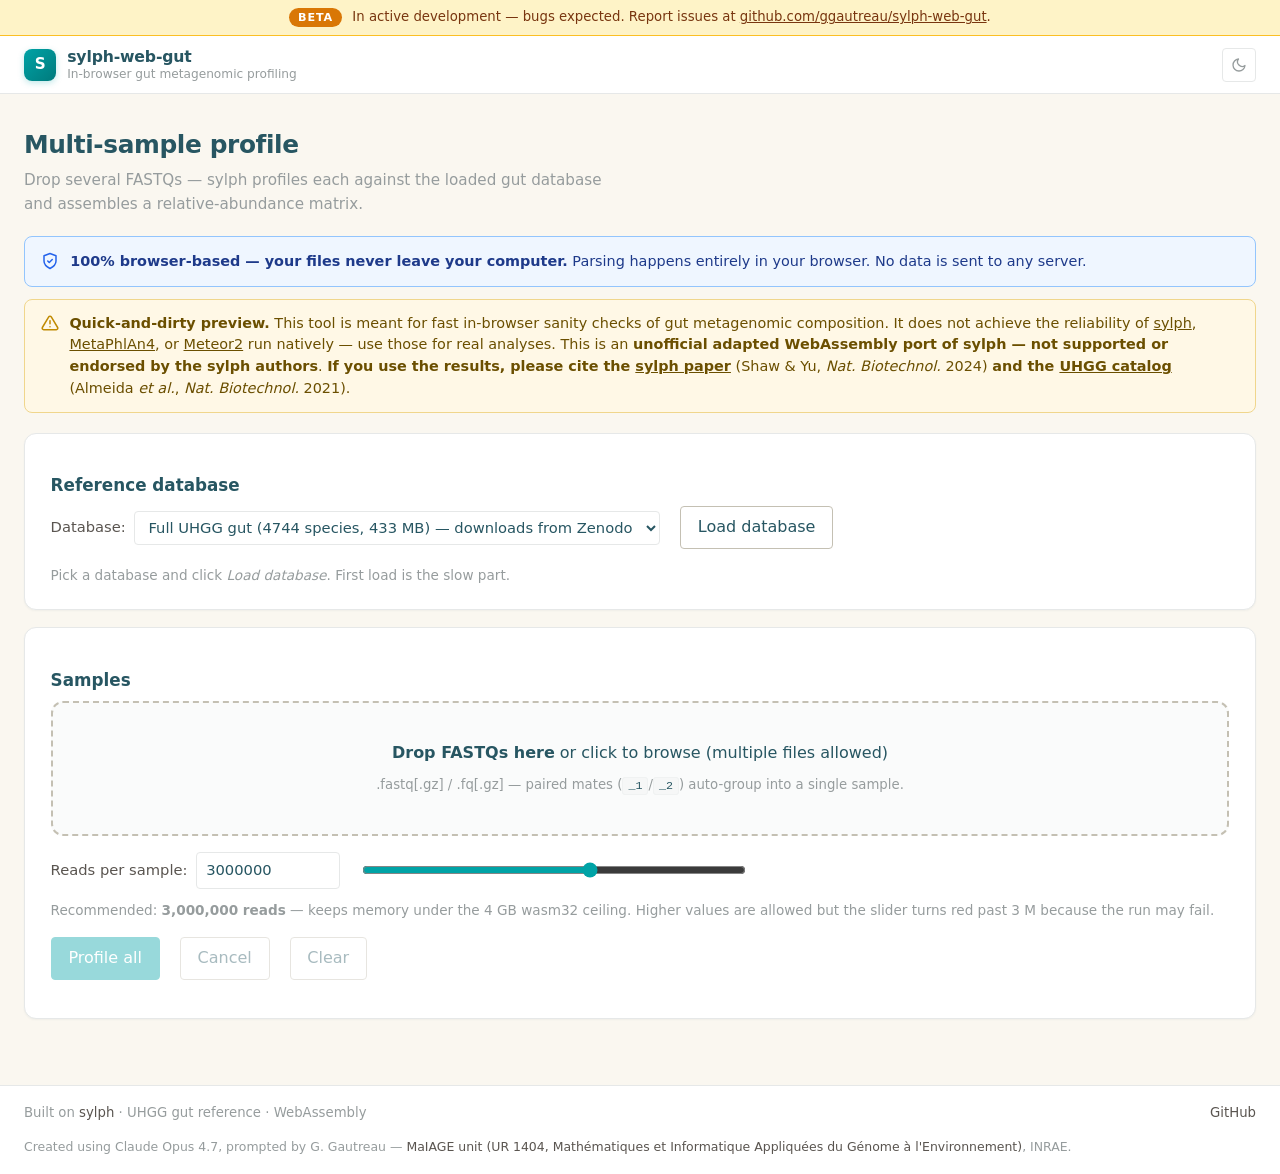
==== web/index.html @ 7ad302be "Allow up to 5M reads with red danger zone past 3M; soften memory hint - web/index.html, web/profile." ====
<!doctype html>
<html lang="en">
<head>
  <meta charset="utf-8">
  <meta name="viewport" content="width=device-width, initial-scale=1">
  <title>sylph-web-gut · In-browser gut metagenomic profiling</title>
  <link rel="icon" type="image/svg+xml" href="./favicon.svg">
  <link rel="stylesheet" href="./styles.css">
  <script>
    (function () {
      try {
        var t = localStorage.getItem("sylph-theme") || "light";
        if (t === "auto") {
          t = matchMedia("(prefers-color-scheme: dark)").matches ? "dark" : "light";
        }
        if (t !== "light" && t !== "dark") t = "light";
        document.documentElement.setAttribute("data-theme", t);
      } catch (e) {
        document.documentElement.setAttribute("data-theme", "light");
      }
    })();
  </script>
</head>
<body>
  <div class="beta-bar" role="alert">
    <span class="beta-pill">BETA</span>
    <span>In active development — bugs expected. Report issues at <a href="https://github.com/ggautreau/sylph-web-gut/issues">github.com/ggautreau/sylph-web-gut</a>.</span>
  </div>
  <header class="app-header">
    <a class="brand" href="./">
      <div class="brand-logo">S</div>
      <div class="brand-text">
        <span class="brand-title">sylph-web-gut</span>
        <span class="brand-tagline">In-browser gut metagenomic profiling</span>
      </div>
    </a>
    <nav class="app-nav">
      <button class="theme-toggle" type="button" aria-label="Toggle theme">
        <svg class="icon-moon" width="16" height="16" viewBox="0 0 24 24" fill="none" stroke="currentColor" stroke-width="2" stroke-linecap="round" stroke-linejoin="round"><path d="M21 12.79A9 9 0 1 1 11.21 3 7 7 0 0 0 21 12.79z"/></svg>
        <svg class="icon-sun" width="16" height="16" viewBox="0 0 24 24" fill="none" stroke="currentColor" stroke-width="2" stroke-linecap="round" stroke-linejoin="round"><circle cx="12" cy="12" r="4"/><path d="M12 2v2M12 20v2M4.93 4.93l1.41 1.41M17.66 17.66l1.41 1.41M2 12h2M20 12h2M4.93 19.07l1.41-1.41M17.66 6.34l1.41-1.41"/></svg>
      </button>
    </nav>
  </header>

  <main class="container wide">
    <div class="page-head">
      <h1>Multi-sample profile</h1>
      <p class="sub">Drop several FASTQs — sylph profiles each against the loaded gut database and assembles a relative-abundance matrix.</p>
    </div>

    <div class="privacy-notice" role="note">
      <svg class="privacy-icon" width="18" height="18" viewBox="0 0 24 24" fill="none" stroke="currentColor" stroke-width="2" stroke-linecap="round" stroke-linejoin="round" aria-hidden="true"><path d="M12 22s8-4 8-10V5l-8-3-8 3v7c0 6 8 10 8 10z"/><path d="m9 12 2 2 4-4"/></svg>
      <div><strong>100% browser-based — your files never leave your computer.</strong> Parsing happens entirely in your browser. No data is sent to any server.</div>
    </div>

    <div class="notice" role="note">
      <svg class="notice-icon" width="18" height="18" viewBox="0 0 24 24" fill="none" stroke="currentColor" stroke-width="2" stroke-linecap="round" stroke-linejoin="round" aria-hidden="true"><path d="M10.29 3.86 1.82 18a2 2 0 0 0 1.71 3h16.94a2 2 0 0 0 1.71-3L13.71 3.86a2 2 0 0 0-3.42 0z"/><line x1="12" y1="9" x2="12" y2="13"/><line x1="12" y1="17" x2="12.01" y2="17"/></svg>
      <div><strong>Quick-and-dirty preview.</strong> This tool is meant for fast in-browser sanity checks of gut metagenomic composition. It does not achieve the reliability of <a href="https://github.com/bluenote-1577/sylph">sylph</a>, <a href="https://github.com/biobakery/MetaPhlAn">MetaPhlAn4</a>, or <a href="https://forgemia.inra.fr/metagenopolis/meteor">Meteor2</a> run natively — use those for real analyses. This is an <strong>unofficial adapted WebAssembly port of sylph — not supported or endorsed by the sylph authors</strong>. <strong>If you use the results, please cite the <a href="https://www.nature.com/articles/s41587-024-02412-y">sylph paper</a></strong> (Shaw &amp; Yu, <em>Nat. Biotechnol.</em> 2024) <strong>and the <a href="https://www.nature.com/articles/s41587-020-0603-3">UHGG catalog</a></strong> (Almeida <em>et al.</em>, <em>Nat. Biotechnol.</em> 2021).</div>
    </div>

    <section class="card">
      <h2>Reference database</h2>
      <div class="row" style="margin-top:.4rem">
        <label>Database:
          <select id="dbSelect" style="width:auto;min-width:14rem">
            <option value="https://zenodo.org/api/records/20180025/files/gut.syldb/content">Full UHGG gut (4744 species, 433 MB) — downloads from Zenodo</option>
            <option value="db/gut_mini.syldb">Tiny smoke-test (50 species, 6 MB) — bundled</option>
          </select>
        </label>
        <button id="loadDb">Load database</button>
      </div>
      <div class="info" id="dbInfo">Pick a database and click <em>Load database</em>. First load is the slow part.</div>
    </section>

    <section class="card">
      <h2>Samples</h2>
      <label class="drop" id="drop">
        <input type="file" id="file" multiple accept=".fastq,.fq,.fastq.gz,.fq.gz,.gz">
        <div id="dropLabel"><strong>Drop FASTQs here</strong> or click to browse (multiple files allowed)</div>
        <div class="hint">.fastq[.gz] / .fq[.gz] — paired mates (<code>_1</code>/<code>_2</code>) auto-group into a single sample.</div>
      </label>

      <ul class="files hide" id="filesList"></ul>

      <div class="row reads-row">
        <label>Reads per sample: <input type="number" id="maxReads" value="3000000" min="10000" max="5000000" step="10000"></label>
        <input type="range" id="maxReadsSlider" class="reads-slider" min="10000" max="5000000" step="10000" value="3000000" aria-label="Reads per sample (slider)">
      </div>
      <div class="info" style="margin-top:-.35rem">Recommended: <strong>3,000,000 reads</strong> — keeps memory under the 4 GB wasm32 ceiling. Higher values are allowed but the slider turns red past 3 M because the run may fail.</div>
      <div class="reads-warn hide" id="readsWarn">
        <svg width="16" height="16" viewBox="0 0 24 24" fill="none" stroke="currentColor" stroke-width="2" stroke-linecap="round" stroke-linejoin="round" aria-hidden="true" style="flex:0 0 auto;margin-top:1px"><path d="M10.29 3.86 1.82 18a2 2 0 0 0 1.71 3h16.94a2 2 0 0 0 1.71-3L13.71 3.86a2 2 0 0 0-3.42 0z"/><line x1="12" y1="9" x2="12" y2="13"/><line x1="12" y1="17" x2="12.01" y2="17"/></svg>
        <span>Above 3,000,000 reads may exceed the 4 GB wasm32 memory ceiling — profiling may fail. Consider lowering the value, or splitting the sample.</span>
      </div>

      <div class="row">
        <button id="run" class="primary" disabled>Profile all</button>
        <button id="cancel" disabled>Cancel</button>
        <button id="clearFiles" disabled>Clear</button>
      </div>

      <div id="progress" class="hide">
        <div class="progress"><div id="bar"></div></div>
        <div class="info" id="step">—</div>
      </div>

      <div id="error" class="err"></div>
    </section>

    <section id="results" class="card hide">
      <h2>Abundance matrix</h2>
      <div class="toolbar">
        <span class="info" id="resultsSummary"></span>
        <button id="downloadTsv">Download TSV</button>
        <button id="downloadCsv">Download CSV</button>
      </div>
      <div class="matrixWrap">
        <table class="matrix">
          <thead id="matrixHead"></thead>
          <tbody id="matrixBody"></tbody>
        </table>
      </div>
    </section>
  </main>

  <footer class="app-footer">
    <span>Built on <a href="https://github.com/bluenote-1577/sylph">sylph</a> · UHGG gut reference · WebAssembly</span>
    <span class="footer-links">
      <a href="https://github.com/ggautreau/sylph-web-gut">GitHub</a>
    </span>
    <span class="credit">Created using Claude Opus 4.7, prompted by G. Gautreau — <a href="https://maiage.inrae.fr/">MaIAGE unit (UR 1404, Mathématiques et Informatique Appliquées du Génome à l'Environnement)</a>, INRAE.</span>
  </footer>

  <script src="./theme.js"></script>
  <script type="module" src="./multi.js"></script>
</body>
</html>
---- web/styles.css ----
/* sylph-web-gut — INRAE/CroCoDeEL-inspired theme */

:root {
  --bg: #faf7f0;
  --bg-card: #ffffff;
  --bg-soft: #f6f7f7;
  --bg-softer: #fafbfb;
  --bg-info: #eef8f8;
  --bg-alert: #fdeceb;
  --bg-alert-soft: #fdf2f1;
  --bg-success-soft: #ecf6f0;
  --border: #e6e8e8;
  --border-soft: #f0f2f2;
  --border-strong: #c4c0b3;
  --ink: #275662;
  --ink-soft: #5a5550;
  --ink-muted: #969c9d;
  --accent: #00a3a6;
  --accent-hover: #008f92;
  --accent-soft: rgba(0, 163, 166, 0.12);
  --success: #2a8a55;
  --danger: #c0392b;
  --shadow-sm: 0 1px 2px rgba(39, 86, 98, 0.05);
  --shadow-md: 0 4px 14px rgba(39, 86, 98, 0.07);
  --radius-sm: 4px;
  --radius-md: 8px;
  --radius-lg: 12px;
  --font-sans: ui-sans-serif, system-ui, -apple-system, "Segoe UI", Roboto, "Helvetica Neue", sans-serif;
  --font-mono: ui-monospace, SFMono-Regular, Menlo, Monaco, Consolas, "Liberation Mono", "Courier New", monospace;
}

html[data-theme="dark"] {
  --bg: #0f1518;
  --bg-card: #1a2226;
  --bg-soft: #141a1d;
  --bg-softer: #10161a;
  --bg-info: #0f2426;
  --bg-alert: #321614;
  --bg-alert-soft: #261411;
  --bg-success-soft: #112a1d;
  --border: #2a3438;
  --border-soft: #1f262a;
  --border-strong: #3a4347;
  --ink: #d6dde0;
  --ink-soft: #b0afaa;
  --ink-muted: #797870;
  --accent-soft: rgba(0, 163, 166, 0.18);
  --shadow-sm: 0 1px 2px rgba(0, 0, 0, 0.4);
  --shadow-md: 0 4px 14px rgba(0, 0, 0, 0.45);
}

* { box-sizing: border-box; }
html, body { margin: 0; padding: 0; }

body {
  font-family: var(--font-sans);
  background: var(--bg);
  color: var(--ink);
  line-height: 1.55;
  min-height: 100vh;
  display: flex;
  flex-direction: column;
  -webkit-font-smoothing: antialiased;
  -moz-osx-font-smoothing: grayscale;
}

a { color: var(--accent); text-decoration: none; }
a:hover { text-decoration: underline; }

/* ---------- BETA strip ---------- */
.beta-bar {
  background: #fef3c7;
  border-bottom: 1px solid #fbbf24;
  color: #78350f;
  font-size: 0.83rem;
  padding: 0.5rem 1.5rem;
  display: flex;
  align-items: center;
  gap: 0.65rem;
  justify-content: center;
  flex-wrap: wrap;
  text-align: center;
  line-height: 1.4;
}
.beta-pill {
  background: #d97706;
  color: #fff;
  font-weight: 700;
  font-size: 0.7rem;
  letter-spacing: 0.08em;
  padding: 0.12rem 0.55rem;
  border-radius: 999px;
  flex: 0 0 auto;
}
.beta-bar a { color: #78350f; text-decoration: underline; }
.beta-bar a:hover { color: #451a03; }

html[data-theme="dark"] .beta-bar {
  background: #2a1a05;
  border-color: #92400e;
  color: #fbbf24;
}
html[data-theme="dark"] .beta-bar a { color: #fcd34d; }
html[data-theme="dark"] .beta-bar a:hover { color: #fef3c7; }

/* ---------- Header ---------- */
.app-header {
  background: var(--bg-card);
  border-bottom: 1px solid var(--border);
  padding: 0.7rem 1.5rem;
  display: flex;
  align-items: center;
  justify-content: space-between;
  gap: 1rem;
  position: sticky;
  top: 0;
  z-index: 10;
  backdrop-filter: saturate(180%) blur(8px);
}

.brand {
  display: flex;
  align-items: center;
  gap: 0.7rem;
  color: inherit;
}
.brand:hover { text-decoration: none; }

.brand-logo {
  width: 32px;
  height: 32px;
  border-radius: 8px;
  background: linear-gradient(135deg, var(--accent) 0%, #007a7c 100%);
  display: grid;
  place-items: center;
  color: #fff;
  font-weight: 700;
  font-size: 0.95rem;
  letter-spacing: -0.03em;
  box-shadow: 0 2px 6px rgba(0, 163, 166, 0.25);
}

.brand-text { display: flex; flex-direction: column; line-height: 1.2; }
.brand-title {
  font-weight: 600;
  font-size: 0.98rem;
  color: var(--ink);
  letter-spacing: -0.01em;
}
.brand-tagline {
  font-size: 0.76rem;
  color: var(--ink-muted);
}

.app-nav {
  display: flex;
  align-items: center;
  gap: 0.15rem;
}
.app-nav a {
  padding: 0.42rem 0.85rem;
  border-radius: var(--radius-sm);
  color: var(--ink-soft);
  font-size: 0.9rem;
  transition: background 0.15s, color 0.15s;
}
.app-nav a:hover {
  background: var(--bg-soft);
  color: var(--ink);
  text-decoration: none;
}
.app-nav a.active {
  color: var(--accent);
  background: var(--accent-soft);
}

.theme-toggle {
  background: transparent;
  border: 1px solid var(--border);
  border-radius: var(--radius-sm);
  width: 34px;
  height: 34px;
  display: inline-grid;
  place-items: center;
  cursor: pointer;
  color: var(--ink-muted);
  margin-left: 0.4rem;
  padding: 0;
  transition: border-color 0.15s, color 0.15s;
}
.theme-toggle:hover {
  border-color: var(--accent);
  color: var(--accent);
}
.theme-toggle .icon-sun { display: none; }
.theme-toggle .icon-moon { display: block; }
html[data-theme="dark"] .theme-toggle .icon-sun { display: block; }
html[data-theme="dark"] .theme-toggle .icon-moon { display: none; }

/* ---------- Main / cards ---------- */
main.container {
  flex: 1;
  width: 100%;
  max-width: 880px;
  margin: 0 auto;
  padding: 2rem 1.5rem 3rem;
}
main.container.wide { max-width: 1280px; }

.page-head { margin-bottom: 1.25rem; }
h1 {
  margin: 0 0 0.3rem;
  font-size: 1.55rem;
  font-weight: 600;
  color: var(--ink);
  letter-spacing: -0.015em;
}
h2 {
  font-size: 1.05rem;
  font-weight: 600;
  margin: 1rem 0 0.5rem;
  color: var(--ink);
}
.sub {
  color: var(--ink-muted);
  margin: 0;
  font-size: 0.95rem;
  max-width: 60ch;
}

.card {
  background: var(--bg-card);
  border: 1px solid var(--border);
  border-radius: var(--radius-lg);
  padding: 1.4rem 1.6rem;
  box-shadow: var(--shadow-sm);
  margin-bottom: 1.1rem;
}

/* ---------- Drop zone ---------- */
.drop {
  display: block;
  border: 2px dashed var(--border-strong);
  border-radius: var(--radius-lg);
  padding: 2.4rem 1rem;
  text-align: center;
  cursor: pointer;
  transition: background 0.15s, border-color 0.15s;
  user-select: none;
  background: var(--bg-softer);
  color: var(--ink);
}
.drop:hover, .drop.over {
  background: var(--bg-info);
  border-color: var(--accent);
}
.drop input { display: none; }
.drop strong { color: var(--ink); font-weight: 600; }
.drop .hint {
  color: var(--ink-muted);
  font-size: 0.83rem;
  margin-top: 0.55rem;
}

/* ---------- Form rows ---------- */
.row {
  display: flex;
  gap: 1.25rem;
  align-items: center;
  margin: 1rem 0;
  flex-wrap: wrap;
}
.row label {
  display: flex;
  gap: 0.5rem;
  align-items: center;
  color: var(--ink-soft);
  font-size: 0.92rem;
}

input[type="number"], select {
  font: inherit;
  background: var(--bg-card);
  color: var(--ink);
  border: 1px solid var(--border);
  border-radius: var(--radius-sm);
  padding: 0.4rem 0.6rem;
  width: 9rem;
  transition: border-color 0.15s, box-shadow 0.15s;
}
input[type="number"]:focus, select:focus {
  outline: none;
  border-color: var(--accent);
  box-shadow: 0 0 0 3px var(--accent-soft);
}
input[type="checkbox"] { accent-color: var(--accent); }
input[type="range"] { accent-color: var(--accent); }

/* Native slider — track recolors red when JS toggles .over-limit (value > 3M). */
.reads-slider {
  flex: 1 1 12rem;
  min-width: 12rem;
  max-width: 24rem;
  width: auto;
  height: 1.5rem;
  padding: 0;
  cursor: pointer;
  accent-color: var(--accent);
}
.reads-slider.over-limit { accent-color: #dc2626; }

.reads-warn {
  margin-top: 0.4rem;
  color: #b91c1c;
  background: #fef2f2;
  border: 1px solid #fca5a5;
  border-radius: var(--radius-sm);
  padding: 0.5rem 0.75rem;
  font-size: 0.85rem;
  display: flex;
  gap: 0.45rem;
  align-items: flex-start;
}
html[data-theme="dark"] .reads-warn {
  background: #2a0d0d;
  border-color: #7f1d1d;
  color: #fca5a5;
}

button {
  font: inherit;
  cursor: pointer;
  padding: 0.5rem 1.05rem;
  border: 1px solid var(--border-strong);
  border-radius: var(--radius-sm);
  background: var(--bg-card);
  color: var(--ink);
  transition: background 0.15s, border-color 0.15s, color 0.15s;
}
button:hover:not(:disabled) {
  border-color: var(--accent);
  color: var(--accent);
}
button:disabled { opacity: 0.4; cursor: not-allowed; }
button.primary {
  background: var(--accent);
  color: #fff;
  border-color: var(--accent);
  font-weight: 500;
}
button.primary:hover:not(:disabled) {
  background: var(--accent-hover);
  border-color: var(--accent-hover);
  color: #fff;
}

/* ---------- Progress ---------- */
.progress {
  background: var(--bg-soft);
  border-radius: 999px;
  height: 8px;
  overflow: hidden;
  margin: 0.85rem 0 0.6rem;
  border: 1px solid var(--border-soft);
}
.progress > div {
  background: var(--accent);
  height: 100%;
  width: 0;
  transition: width 0.1s linear;
}

/* ---------- Stats grid ---------- */
.stats {
  font-family: var(--font-mono);
  font-size: 0.86rem;
  display: grid;
  grid-template-columns: max-content 1fr;
  gap: 0.2rem 1rem;
}
.stats span:nth-child(odd) { color: var(--ink-muted); }
.stats span:nth-child(even) {
  font-variant-numeric: tabular-nums;
  text-align: right;
  color: var(--ink);
}

/* ---------- Status / messages ---------- */
.info {
  color: var(--ink-muted);
  font-size: 0.85rem;
}
.err {
  margin-top: 0.85rem;
  color: var(--danger);
  background: var(--bg-alert-soft);
  border: 1px solid var(--bg-alert);
  border-radius: var(--radius-sm);
  padding: 0.65rem 0.9rem;
  white-space: pre-wrap;
  font-size: 0.9rem;
}
.err:empty { display: none; }
.ok {
  margin-top: 0.85rem;
  color: var(--success);
  background: var(--bg-success-soft);
  border: 1px solid rgba(42, 138, 85, 0.25);
  border-radius: var(--radius-sm);
  padding: 0.65rem 0.9rem;
  font-size: 0.9rem;
}
html[data-theme="dark"] .ok { border-color: rgba(42, 138, 85, 0.4); }

.hide { display: none !important; }

/* ---------- Privacy info banner (shield-blue) ---------- */
.privacy-notice {
  background: #eff6ff;
  border: 1px solid #93c5fd;
  color: #1e3a8a;
  border-radius: var(--radius-md);
  padding: 0.85rem 1rem;
  font-size: 0.9rem;
  margin-bottom: 0.75rem;
  display: flex;
  gap: 0.7rem;
  align-items: flex-start;
  line-height: 1.5;
}
.privacy-notice .privacy-icon {
  flex: 0 0 auto;
  color: #2563eb;
  margin-top: 1px;
}
.privacy-notice strong { color: #1e3a8a; font-weight: 600; }
.privacy-notice a { color: #1d4ed8; text-decoration: underline; }
.privacy-notice a:hover { color: #1e40af; }

html[data-theme="dark"] .privacy-notice {
  background: #0e1a35;
  border-color: #3b5da3;
  color: #c7dbff;
}
html[data-theme="dark"] .privacy-notice strong { color: #dbeafe; }
html[data-theme="dark"] .privacy-notice .privacy-icon { color: #60a5fa; }
html[data-theme="dark"] .privacy-notice a { color: #93c5fd; }

/* ---------- Notice / warning banner ---------- */
.notice {
  background: #fff8e6;
  border: 1px solid #f0d68c;
  color: #6b4f00;
  border-radius: var(--radius-md);
  padding: 0.8rem 1rem;
  font-size: 0.9rem;
  margin-bottom: 1.25rem;
  display: flex;
  gap: 0.65rem;
  align-items: flex-start;
  line-height: 1.5;
}
.notice .notice-icon {
  flex: 0 0 auto;
  color: #c08a00;
  margin-top: 1px;
}
.notice strong { color: inherit; font-weight: 600; }
.notice a { color: #6b4f00; text-decoration: underline; }
.notice a:hover { color: #4a3700; }

html[data-theme="dark"] .notice {
  background: #2a210d;
  border-color: #5a4515;
  color: #e6cb8a;
}
html[data-theme="dark"] .notice .notice-icon { color: #e0b048; }
html[data-theme="dark"] .notice a { color: #f2d98a; }
html[data-theme="dark"] .notice a:hover { color: #fff; }

code {
  font-family: var(--font-mono);
  font-size: 0.88em;
  background: var(--bg-soft);
  padding: 1px 5px;
  border-radius: 3px;
  color: var(--ink);
  border: 1px solid var(--border-soft);
}

/* ---------- Files list (multi) ---------- */
.files {
  margin: 0.85rem 0;
  padding: 0;
  list-style: none;
  font-family: var(--font-mono);
  font-size: 0.85rem;
  background: var(--bg-softer);
  border-radius: var(--radius-sm);
  border: 1px solid var(--border-soft);
  overflow: hidden;
}
.files li {
  display: flex;
  justify-content: space-between;
  gap: 1rem;
  padding: 0.4rem 0.8rem;
  border-bottom: 1px solid var(--border-soft);
}
.files li:last-child { border-bottom: none; }
.files li.pending { color: var(--ink-muted); }
.files li.running { color: var(--accent); }
.files li.done { color: var(--success); }
.files li.failed { color: var(--danger); }
.files li button {
  background: none;
  border: none;
  color: var(--ink-muted);
  cursor: pointer;
  font: inherit;
  padding: 0 0.3rem;
}
.files li button:hover { color: var(--danger); }

/* ---------- Tables ---------- */
table {
  border-collapse: collapse;
  width: 100%;
  margin-top: 1rem;
  font-size: 0.9rem;
}
th, td {
  text-align: left;
  padding: 0.45rem 0.7rem;
  border-bottom: 1px solid var(--border-soft);
}
th {
  color: var(--ink-muted);
  font-weight: 600;
  font-size: 0.72rem;
  text-transform: uppercase;
  letter-spacing: 0.05em;
  background: var(--bg-soft);
}
td.num {
  text-align: right;
  font-variant-numeric: tabular-nums;
  font-family: var(--font-mono);
}
tbody tr:hover { background: var(--bg-soft); }

/* Matrix table (multi) */
.matrixWrap {
  overflow-x: auto;
  margin-top: 1rem;
  border: 1px solid var(--border);
  border-radius: var(--radius-md);
  background: var(--bg-card);
}
table.matrix { margin-top: 0; }
table.matrix th {
  position: sticky;
  top: 0;
  background: var(--bg-soft);
  z-index: 1;
  white-space: nowrap;
}
table.matrix td { white-space: nowrap; }
table.matrix td.species {
  max-width: 28ch;
  overflow: hidden;
  text-overflow: ellipsis;
}
table.matrix tbody tr:nth-child(even) { background: var(--bg-softer); }

.toolbar {
  display: flex;
  gap: 0.5rem;
  align-items: center;
  margin-top: 1rem;
  flex-wrap: wrap;
}

/* ---------- Footer ---------- */
.app-footer {
  border-top: 1px solid var(--border);
  padding: 1.1rem 1.5rem;
  font-size: 0.83rem;
  color: var(--ink-muted);
  display: flex;
  justify-content: space-between;
  flex-wrap: wrap;
  gap: 0.5rem 1.5rem;
  background: var(--bg-card);
}
.app-footer a {
  color: var(--ink-soft);
}
.app-footer a:hover {
  color: var(--accent);
}
.app-footer .footer-links {
  display: flex;
  gap: 1.1rem;
  flex-wrap: wrap;
}
.app-footer .credit {
  flex-basis: 100%;
  margin-top: 0.4rem;
  color: var(--ink-muted);
  font-size: 0.78rem;
  line-height: 1.45;
}

/* ---------- Responsive ---------- */
@media (max-width: 640px) {
  .app-header { padding: 0.55rem 1rem; }
  .brand-tagline { display: none; }
  .app-nav a { padding: 0.4rem 0.6rem; font-size: 0.85rem; }
  main.container { padding: 1.25rem 1rem 2rem; }
  .card { padding: 1.15rem 1rem; }
  h1 { font-size: 1.35rem; }
}
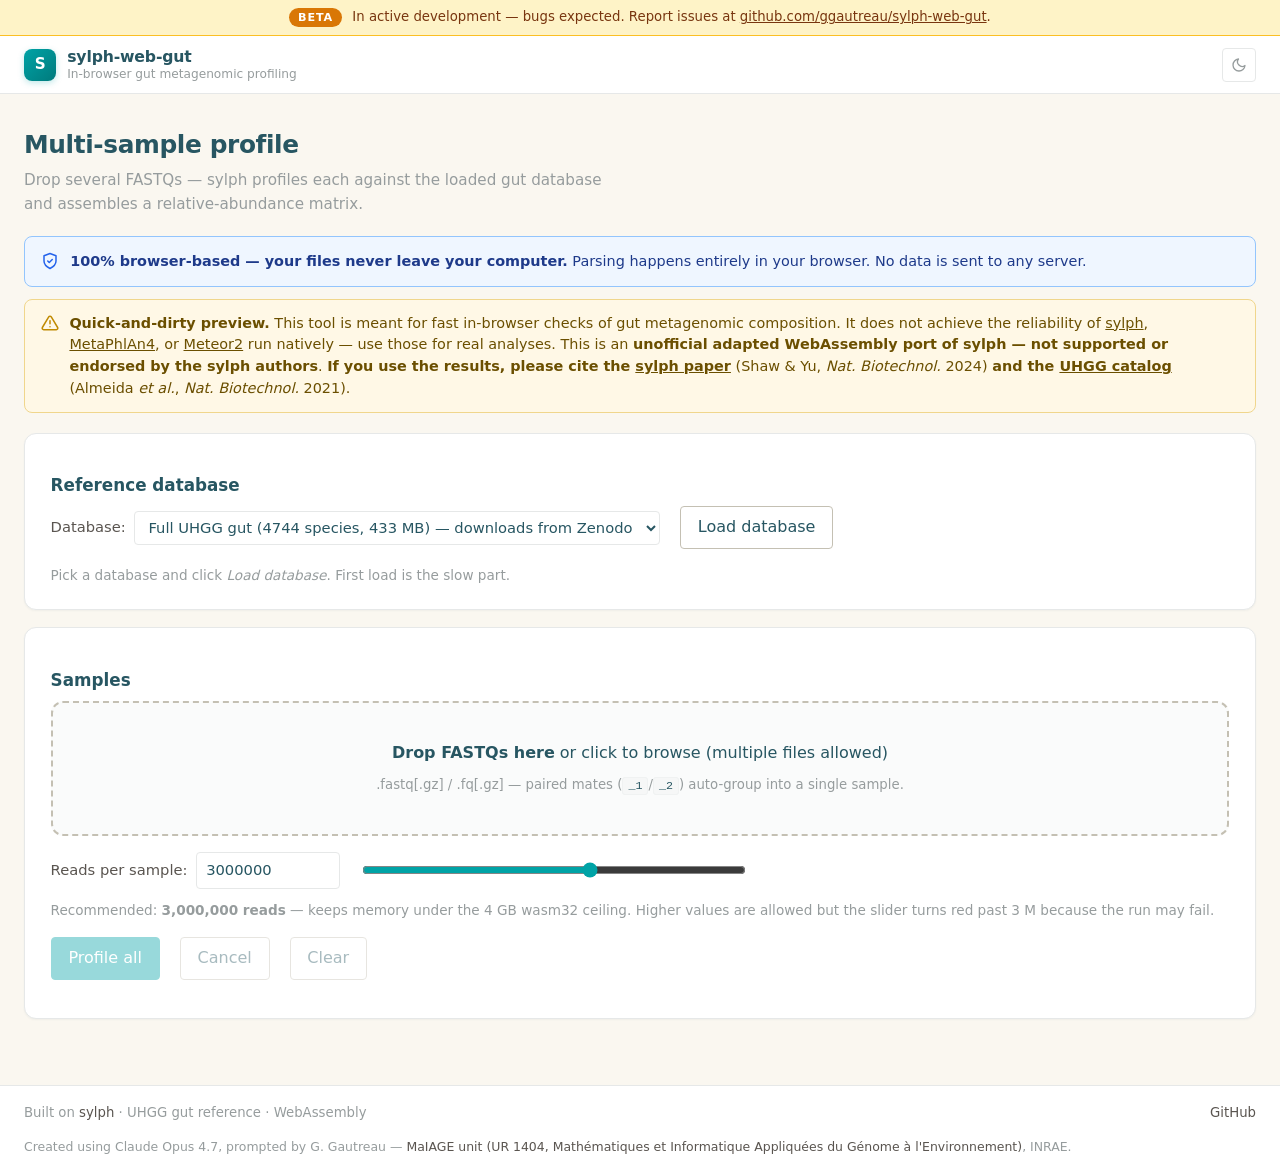
==== commit fa3afce6: "Drop 'sanity' from the warning wording" ====
--- a/web/index.html
+++ b/web/index.html
@@ -55,7 +55,7 @@
 
     <div class="notice" role="note">
       <svg class="notice-icon" width="18" height="18" viewBox="0 0 24 24" fill="none" stroke="currentColor" stroke-width="2" stroke-linecap="round" stroke-linejoin="round" aria-hidden="true"><path d="M10.29 3.86 1.82 18a2 2 0 0 0 1.71 3h16.94a2 2 0 0 0 1.71-3L13.71 3.86a2 2 0 0 0-3.42 0z"/><line x1="12" y1="9" x2="12" y2="13"/><line x1="12" y1="17" x2="12.01" y2="17"/></svg>
-      <div><strong>Quick-and-dirty preview.</strong> This tool is meant for fast in-browser sanity checks of gut metagenomic composition. It does not achieve the reliability of <a href="https://github.com/bluenote-1577/sylph">sylph</a>, <a href="https://github.com/biobakery/MetaPhlAn">MetaPhlAn4</a>, or <a href="https://forgemia.inra.fr/metagenopolis/meteor">Meteor2</a> run natively — use those for real analyses. This is an <strong>unofficial adapted WebAssembly port of sylph — not supported or endorsed by the sylph authors</strong>. <strong>If you use the results, please cite the <a href="https://www.nature.com/articles/s41587-024-02412-y">sylph paper</a></strong> (Shaw &amp; Yu, <em>Nat. Biotechnol.</em> 2024) <strong>and the <a href="https://www.nature.com/articles/s41587-020-0603-3">UHGG catalog</a></strong> (Almeida <em>et al.</em>, <em>Nat. Biotechnol.</em> 2021).</div>
+      <div><strong>Quick-and-dirty preview.</strong> This tool is meant for fast in-browser checks of gut metagenomic composition. It does not achieve the reliability of <a href="https://github.com/bluenote-1577/sylph">sylph</a>, <a href="https://github.com/biobakery/MetaPhlAn">MetaPhlAn4</a>, or <a href="https://forgemia.inra.fr/metagenopolis/meteor">Meteor2</a> run natively — use those for real analyses. This is an <strong>unofficial adapted WebAssembly port of sylph — not supported or endorsed by the sylph authors</strong>. <strong>If you use the results, please cite the <a href="https://www.nature.com/articles/s41587-024-02412-y">sylph paper</a></strong> (Shaw &amp; Yu, <em>Nat. Biotechnol.</em> 2024) <strong>and the <a href="https://www.nature.com/articles/s41587-020-0603-3">UHGG catalog</a></strong> (Almeida <em>et al.</em>, <em>Nat. Biotechnol.</em> 2021).</div>
     </div>
 
     <section class="card">
@@ -83,13 +83,13 @@
       <ul class="files hide" id="filesList"></ul>
 
       <div class="row reads-row">
-        <label>Reads per sample: <input type="number" id="maxReads" value="3000000" min="10000" max="5000000" step="10000"></label>
+        <label>Reads per sample: <input type="number" id="maxReads" value="3000000" min="10000" step="10000"></label>
         <input type="range" id="maxReadsSlider" class="reads-slider" min="10000" max="5000000" step="10000" value="3000000" aria-label="Reads per sample (slider)">
       </div>
       <div class="info" style="margin-top:-.35rem">Recommended: <strong>3,000,000 reads</strong> — keeps memory under the 4 GB wasm32 ceiling. Higher values are allowed but the slider turns red past 3 M because the run may fail.</div>
       <div class="reads-warn hide" id="readsWarn">
         <svg width="16" height="16" viewBox="0 0 24 24" fill="none" stroke="currentColor" stroke-width="2" stroke-linecap="round" stroke-linejoin="round" aria-hidden="true" style="flex:0 0 auto;margin-top:1px"><path d="M10.29 3.86 1.82 18a2 2 0 0 0 1.71 3h16.94a2 2 0 0 0 1.71-3L13.71 3.86a2 2 0 0 0-3.42 0z"/><line x1="12" y1="9" x2="12" y2="13"/><line x1="12" y1="17" x2="12.01" y2="17"/></svg>
-        <span>Above 3,000,000 reads may exceed the 4 GB wasm32 memory ceiling — profiling may fail. Consider lowering the value, or splitting the sample.</span>
+        <span>Above 3,000,000 reads may exceed the 4 GB wasm32 memory ceiling — profiling may fail. Consider lowering the value, or running sylph on a server.</span>
       </div>
 
       <div class="row">
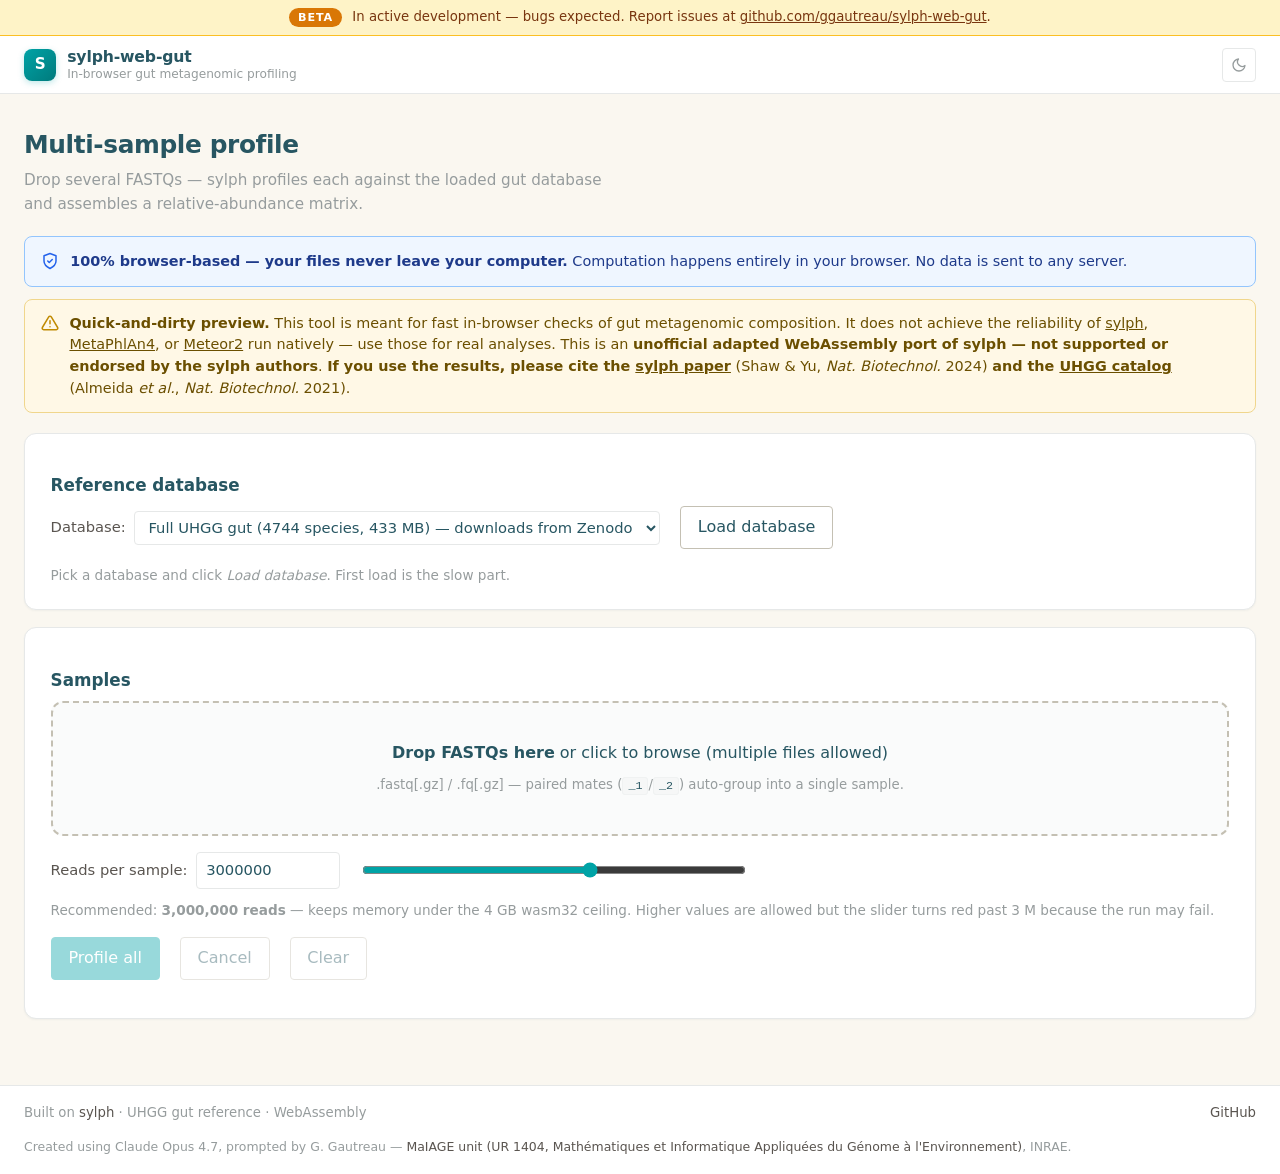
==== commit acdb06f6: "Tighten privacy notice: 'Computation happens entirely in your browser'" ====
--- a/web/index.html
+++ b/web/index.html
@@ -50,7 +50,7 @@
 
     <div class="privacy-notice" role="note">
       <svg class="privacy-icon" width="18" height="18" viewBox="0 0 24 24" fill="none" stroke="currentColor" stroke-width="2" stroke-linecap="round" stroke-linejoin="round" aria-hidden="true"><path d="M12 22s8-4 8-10V5l-8-3-8 3v7c0 6 8 10 8 10z"/><path d="m9 12 2 2 4-4"/></svg>
-      <div><strong>100% browser-based — your files never leave your computer.</strong> Parsing happens entirely in your browser. No data is sent to any server.</div>
+      <div><strong>100% browser-based — your files never leave your computer.</strong> Computation happens entirely in your browser. No data is sent to any server.</div>
     </div>
 
     <div class="notice" role="note">
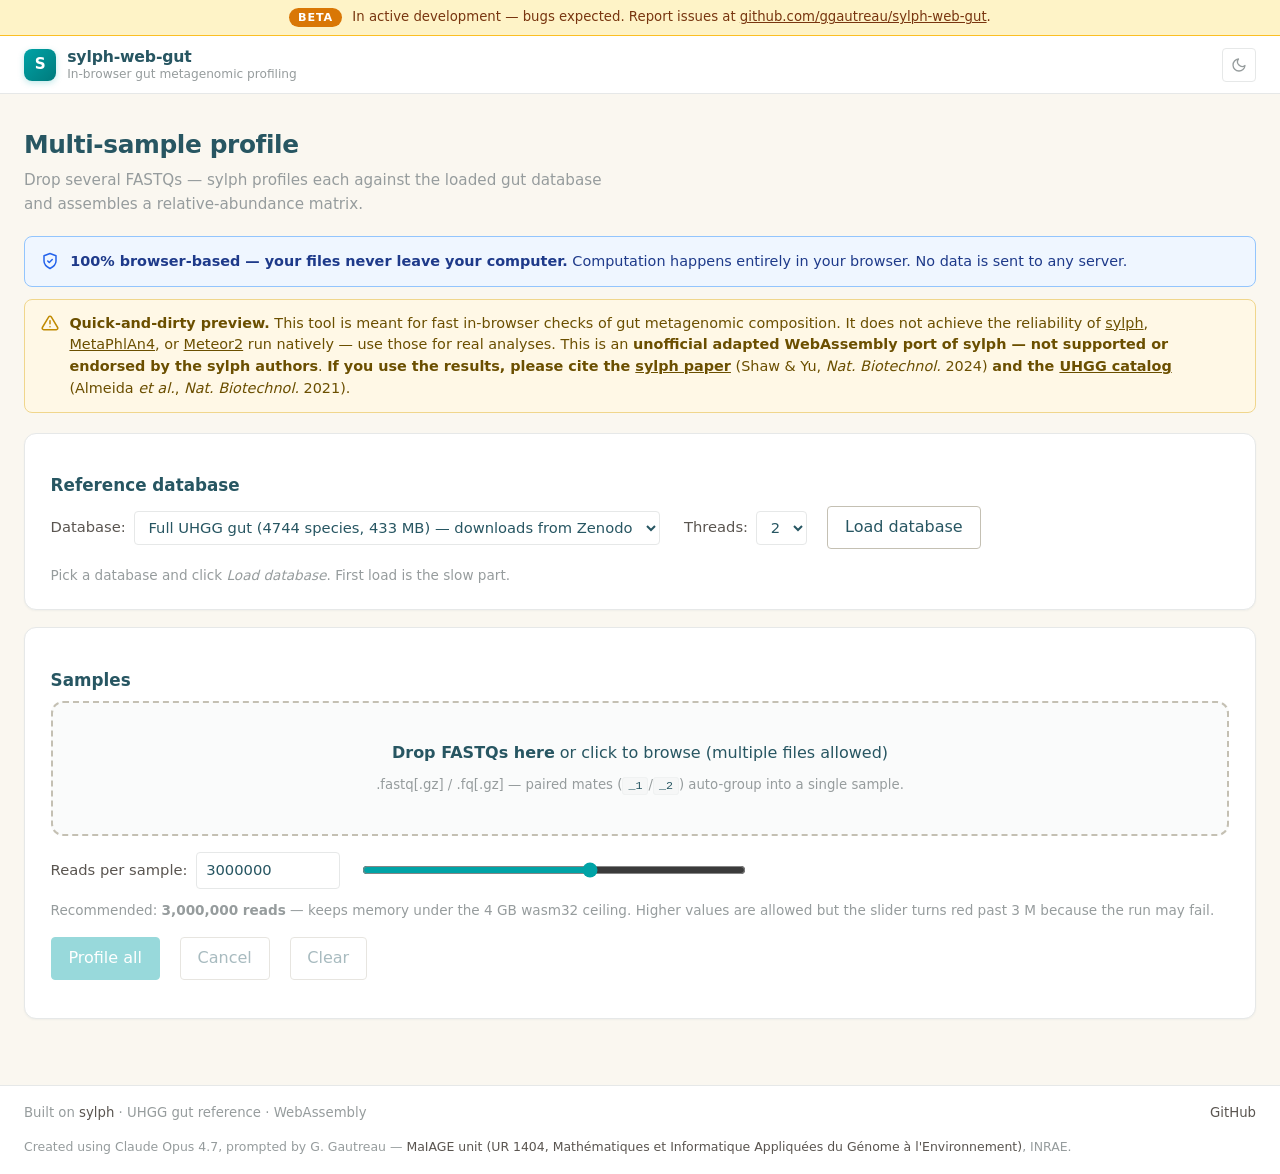
==== commit d91ab5c5: "Make worker pool size a UI parameter (Threads: 1-4) Adds a Threads selector next to the database con" ====
--- a/web/index.html
+++ b/web/index.html
@@ -55,7 +55,7 @@
 
     <div class="notice" role="note">
       <svg class="notice-icon" width="18" height="18" viewBox="0 0 24 24" fill="none" stroke="currentColor" stroke-width="2" stroke-linecap="round" stroke-linejoin="round" aria-hidden="true"><path d="M10.29 3.86 1.82 18a2 2 0 0 0 1.71 3h16.94a2 2 0 0 0 1.71-3L13.71 3.86a2 2 0 0 0-3.42 0z"/><line x1="12" y1="9" x2="12" y2="13"/><line x1="12" y1="17" x2="12.01" y2="17"/></svg>
-      <div><strong>Quick-and-dirty preview.</strong> This tool is meant for fast in-browser checks of gut metagenomic composition. It does not achieve the reliability of <a href="https://github.com/bluenote-1577/sylph">sylph</a>, <a href="https://github.com/biobakery/MetaPhlAn">MetaPhlAn4</a>, or <a href="https://forgemia.inra.fr/metagenopolis/meteor">Meteor2</a> run natively — use those for real analyses. This is an <strong>unofficial adapted WebAssembly port of sylph — not supported or endorsed by the sylph authors</strong>. <strong>If you use the results, please cite the <a href="https://www.nature.com/articles/s41587-024-02412-y">sylph paper</a></strong> (Shaw &amp; Yu, <em>Nat. Biotechnol.</em> 2024) <strong>and the <a href="https://www.nature.com/articles/s41587-020-0603-3">UHGG catalog</a></strong> (Almeida <em>et al.</em>, <em>Nat. Biotechnol.</em> 2021).</div>
+      <div><strong>Quick-and-dirty preview.</strong> This tool is meant for fast in-browser checks of gut metagenomic composition. It does not achieve the reliability of <a href="https://github.com/bluenote-1577/sylph">sylph</a>, <a href="https://github.com/biobakery/MetaPhlAn">MetaPhlAn4</a>, or <a href="https://github.com/metagenopolis/meteor">Meteor2</a> run natively — use those for real analyses. This is an <strong>unofficial adapted WebAssembly port of sylph — not supported or endorsed by the sylph authors</strong>. <strong>If you use the results, please cite the <a href="https://www.nature.com/articles/s41587-024-02412-y">sylph paper</a></strong> (Shaw &amp; Yu, <em>Nat. Biotechnol.</em> 2024) <strong>and the <a href="https://www.nature.com/articles/s41587-020-0603-3">UHGG catalog</a></strong> (Almeida <em>et al.</em>, <em>Nat. Biotechnol.</em> 2021).</div>
     </div>
 
     <section class="card">
@@ -65,9 +65,19 @@
           <select id="dbSelect" style="width:auto;min-width:14rem">
             <option value="https://zenodo.org/api/records/20180025/files/gut.syldb/content">Full UHGG gut (4744 species, 433 MB) — downloads from Zenodo</option>
             <option value="db/gut_mini.syldb">Tiny smoke-test (50 species, 6 MB) — bundled</option>
+            <option value="__local__">Local file… (.syldb on your computer)</option>
+          </select>
+        </label>
+        <label style="margin-left:.25rem">Threads:
+          <select id="poolSize" style="width:auto">
+            <option value="1">1</option>
+            <option value="2" selected>2</option>
+            <option value="3">3</option>
+            <option value="4">4</option>
           </select>
         </label>
         <button id="loadDb">Load database</button>
+        <input type="file" id="dbFile" accept=".syldb" hidden>
       </div>
       <div class="info" id="dbInfo">Pick a database and click <em>Load database</em>. First load is the slow part.</div>
     </section>
